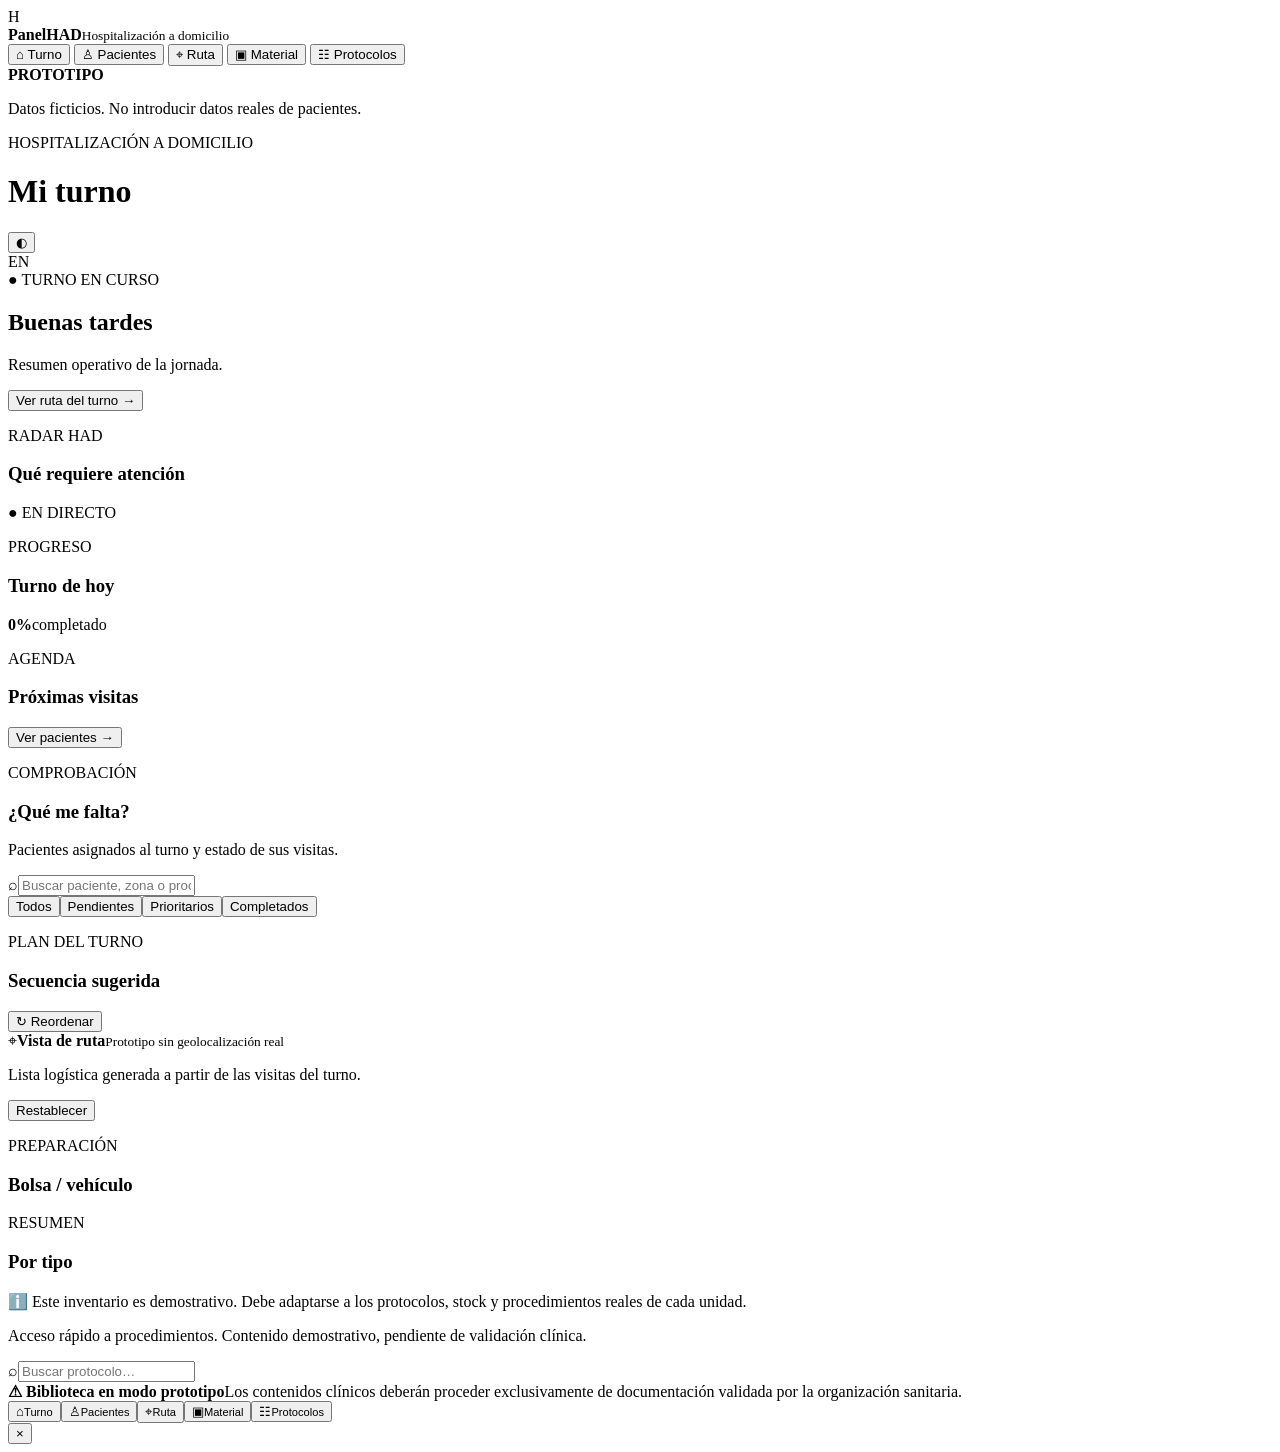
==== index.html @ 13d2e429 "feat: create initial PanelHAD webapp" ====
<!doctype html>
<html lang="es">
<head>
  <meta charset="utf-8">
  <meta name="viewport" content="width=device-width,initial-scale=1,viewport-fit=cover">
  <meta name="theme-color" content="#0b6b66">
  <meta name="description" content="PanelHAD — prototipo de apoyo operativo para Hospitalización a Domicilio">
  <title>PanelHAD · Hospitalización a Domicilio</title>
  <link rel="stylesheet" href="assets/css/styles.css">
</head>
<body>
<div class="app-shell">
  <aside class="sidebar">
    <div class="brand"><span class="brand-mark">H</span><div><strong>PanelHAD</strong><small>Hospitalización a domicilio</small></div></div>
    <nav id="nav">
      <button class="nav-item active" data-view="turno"><span>⌂</span> Turno</button>
      <button class="nav-item" data-view="pacientes"><span>♙</span> Pacientes</button>
      <button class="nav-item" data-view="ruta"><span>⌖</span> Ruta</button>
      <button class="nav-item" data-view="material"><span>▣</span> Material</button>
      <button class="nav-item" data-view="protocolos"><span>☷</span> Protocolos</button>
    </nav>
    <div class="sidebar-note"><b>PROTOTIPO</b><p>Datos ficticios. No introducir datos reales de pacientes.</p></div>
  </aside>

  <main class="main">
    <header class="topbar"><div><p class="eyebrow">HOSPITALIZACIÓN A DOMICILIO</p><h1 id="page-title">Mi turno</h1></div><div class="top-actions"><span id="clock"></span><button class="icon-btn" id="themeBtn" title="Cambiar tema">◐</button><div class="avatar">EN</div></div></header>

    <section id="view-turno" class="view active">
      <div class="welcome"><div><span class="pill green">● TURNO EN CURSO</span><h2>Buenas tardes</h2><p id="todayText">Resumen operativo de la jornada.</p></div><button class="primary" data-go="ruta">Ver ruta del turno →</button></div>
      <div class="stats" id="stats"></div>
      <div class="dashboard-grid">
        <div class="card radar-card"><div class="card-head"><div><p class="eyebrow">RADAR HAD</p><h3>Qué requiere atención</h3></div><span class="live">● EN DIRECTO</span></div><div id="radar"></div></div>
        <div class="card progress-card"><div class="card-head"><div><p class="eyebrow">PROGRESO</p><h3>Turno de hoy</h3></div></div><div class="progress-ring" id="progressRing"><div><strong id="progressPct">0%</strong><span>completado</span></div></div><div id="progressInfo"></div></div>
      </div>
      <div class="card"><div class="card-head"><div><p class="eyebrow">AGENDA</p><h3>Próximas visitas</h3></div><button class="text-btn" data-go="pacientes">Ver pacientes →</button></div><div id="agenda" class="agenda"></div></div>
      <div class="card pending"><div class="card-head"><div><p class="eyebrow">COMPROBACIÓN</p><h3>¿Qué me falta?</h3></div></div><div id="pendingList"></div></div>
    </section>

    <section id="view-pacientes" class="view">
      <div class="section-intro"><div><p>Pacientes asignados al turno y estado de sus visitas.</p></div><div class="search"><span>⌕</span><input id="patientSearch" placeholder="Buscar paciente, zona o procedimiento…"></div></div>
      <div class="filter-row" id="patientFilters"><button class="chip active" data-filter="all">Todos</button><button class="chip" data-filter="pending">Pendientes</button><button class="chip" data-filter="priority">Prioritarios</button><button class="chip" data-filter="done">Completados</button></div>
      <div id="patientGrid" class="patient-grid"></div>
    </section>

    <section id="view-ruta" class="view">
      <div class="route-layout"><div class="card route-list-card"><div class="card-head"><div><p class="eyebrow">PLAN DEL TURNO</p><h3>Secuencia sugerida</h3></div><button class="secondary" id="optimizeBtn">↻ Reordenar</button></div><div class="route-summary"><b id="routeVisits"></b><span id="routeKm"></span><span id="routeTime"></span></div><div id="routeList"></div></div><div class="map-placeholder"><div class="map-grid"></div><div class="map-label"><span>⌖</span><strong>Vista de ruta</strong><small>Prototipo sin geolocalización real</small></div><div id="mapPins"></div></div></div>
    </section>

    <section id="view-material" class="view">
      <div class="section-intro"><p>Lista logística generada a partir de las visitas del turno.</p><button class="secondary" id="resetMaterial">Restablecer</button></div>
      <div class="material-layout"><div class="card"><div class="card-head"><div><p class="eyebrow">PREPARACIÓN</p><h3>Bolsa / vehículo</h3></div><span id="materialCount" class="count-badge"></span></div><div class="material-progress"><div id="materialBar"></div></div><div id="materialList"></div></div><div class="card"><p class="eyebrow">RESUMEN</p><h3>Por tipo</h3><div id="materialCategories"></div><div class="info-box">ℹ️ <span>Este inventario es demostrativo. Debe adaptarse a los protocolos, stock y procedimientos reales de cada unidad.</span></div></div></div>
    </section>

    <section id="view-protocolos" class="view">
      <div class="section-intro"><div><p>Acceso rápido a procedimientos. Contenido demostrativo, pendiente de validación clínica.</p></div><div class="search"><span>⌕</span><input id="protocolSearch" placeholder="Buscar protocolo…"></div></div>
      <div class="warning-banner"><b>⚠ Biblioteca en modo prototipo</b><span>Los contenidos clínicos deberán proceder exclusivamente de documentación validada por la organización sanitaria.</span></div>
      <div id="protocolGrid" class="protocol-grid"></div>
    </section>
  </main>
</div>

<div class="bottom-nav" id="bottomNav"><button class="active" data-view="turno">⌂<small>Turno</small></button><button data-view="pacientes">♙<small>Pacientes</small></button><button data-view="ruta">⌖<small>Ruta</small></button><button data-view="material">▣<small>Material</small></button><button data-view="protocolos">☷<small>Protocolos</small></button></div>

<div class="modal-backdrop" id="modal"><div class="modal"><button class="modal-close" id="modalClose">×</button><div id="modalContent"></div></div></div>
<script src="assets/js/app.js"></script>
</body>
</html>
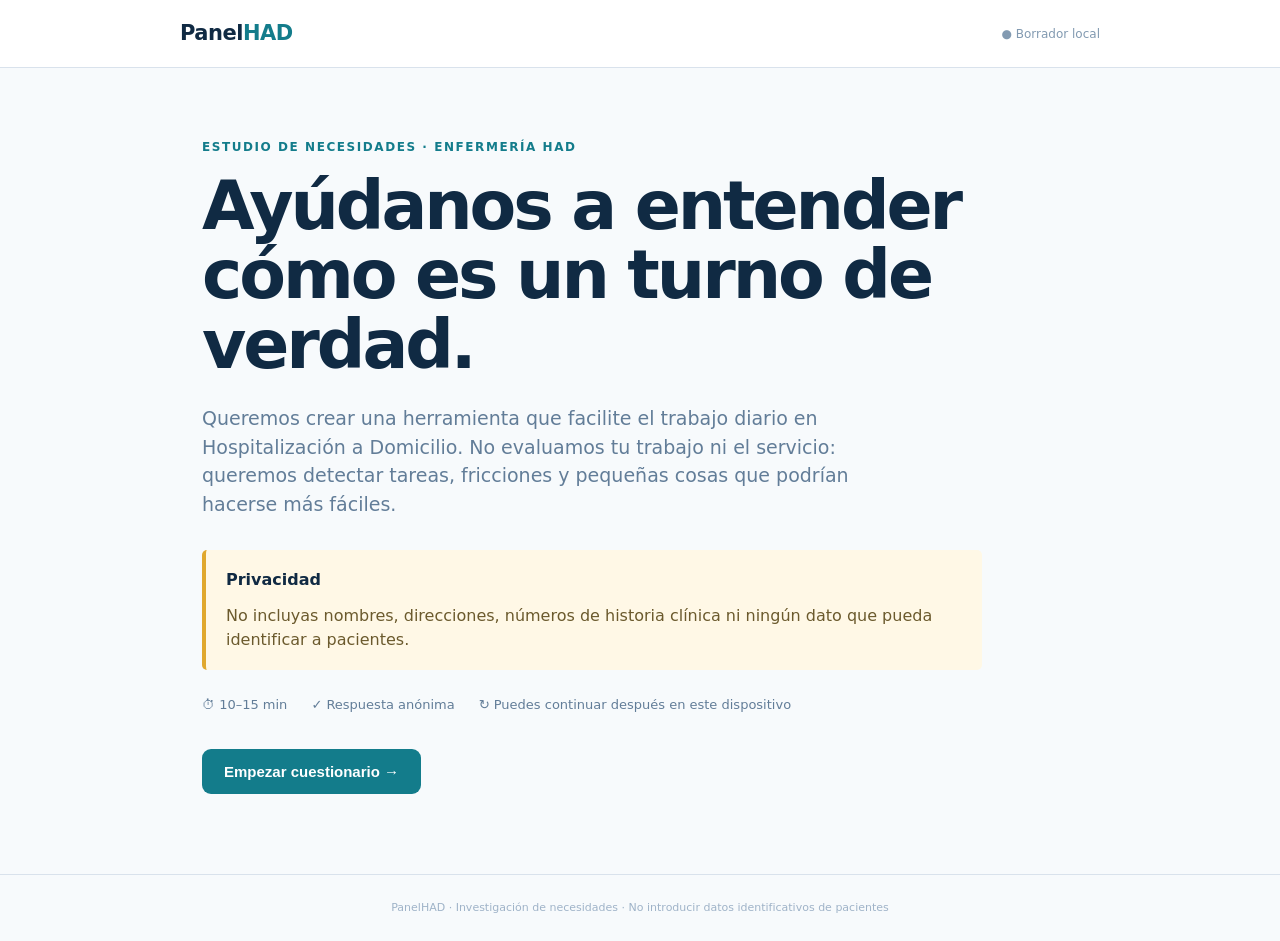
==== commit ee06668c: "Deja el formulario HAD como única página principal" ====
--- a/index.html
+++ b/index.html
@@ -1,67 +1,7 @@
 <!doctype html>
-<html lang="es">
-<head>
-  <meta charset="utf-8">
-  <meta name="viewport" content="width=device-width,initial-scale=1,viewport-fit=cover">
-  <meta name="theme-color" content="#0b6b66">
-  <meta name="description" content="PanelHAD — prototipo de apoyo operativo para Hospitalización a Domicilio">
-  <title>PanelHAD · Hospitalización a Domicilio</title>
-  <link rel="stylesheet" href="assets/css/styles.css">
-</head>
-<body>
-<div class="app-shell">
-  <aside class="sidebar">
-    <div class="brand"><span class="brand-mark">H</span><div><strong>PanelHAD</strong><small>Hospitalización a domicilio</small></div></div>
-    <nav id="nav">
-      <button class="nav-item active" data-view="turno"><span>⌂</span> Turno</button>
-      <button class="nav-item" data-view="pacientes"><span>♙</span> Pacientes</button>
-      <button class="nav-item" data-view="ruta"><span>⌖</span> Ruta</button>
-      <button class="nav-item" data-view="material"><span>▣</span> Material</button>
-      <button class="nav-item" data-view="protocolos"><span>☷</span> Protocolos</button>
-    </nav>
-    <div class="sidebar-note"><b>PROTOTIPO</b><p>Datos ficticios. No introducir datos reales de pacientes.</p></div>
-  </aside>
-
-  <main class="main">
-    <header class="topbar"><div><p class="eyebrow">HOSPITALIZACIÓN A DOMICILIO</p><h1 id="page-title">Mi turno</h1></div><div class="top-actions"><span id="clock"></span><button class="icon-btn" id="themeBtn" title="Cambiar tema">◐</button><div class="avatar">EN</div></div></header>
-
-    <section id="view-turno" class="view active">
-      <div class="welcome"><div><span class="pill green">● TURNO EN CURSO</span><h2>Buenas tardes</h2><p id="todayText">Resumen operativo de la jornada.</p></div><button class="primary" data-go="ruta">Ver ruta del turno →</button></div>
-      <div class="stats" id="stats"></div>
-      <div class="dashboard-grid">
-        <div class="card radar-card"><div class="card-head"><div><p class="eyebrow">RADAR HAD</p><h3>Qué requiere atención</h3></div><span class="live">● EN DIRECTO</span></div><div id="radar"></div></div>
-        <div class="card progress-card"><div class="card-head"><div><p class="eyebrow">PROGRESO</p><h3>Turno de hoy</h3></div></div><div class="progress-ring" id="progressRing"><div><strong id="progressPct">0%</strong><span>completado</span></div></div><div id="progressInfo"></div></div>
-      </div>
-      <div class="card"><div class="card-head"><div><p class="eyebrow">AGENDA</p><h3>Próximas visitas</h3></div><button class="text-btn" data-go="pacientes">Ver pacientes →</button></div><div id="agenda" class="agenda"></div></div>
-      <div class="card pending"><div class="card-head"><div><p class="eyebrow">COMPROBACIÓN</p><h3>¿Qué me falta?</h3></div></div><div id="pendingList"></div></div>
-    </section>
-
-    <section id="view-pacientes" class="view">
-      <div class="section-intro"><div><p>Pacientes asignados al turno y estado de sus visitas.</p></div><div class="search"><span>⌕</span><input id="patientSearch" placeholder="Buscar paciente, zona o procedimiento…"></div></div>
-      <div class="filter-row" id="patientFilters"><button class="chip active" data-filter="all">Todos</button><button class="chip" data-filter="pending">Pendientes</button><button class="chip" data-filter="priority">Prioritarios</button><button class="chip" data-filter="done">Completados</button></div>
-      <div id="patientGrid" class="patient-grid"></div>
-    </section>
-
-    <section id="view-ruta" class="view">
-      <div class="route-layout"><div class="card route-list-card"><div class="card-head"><div><p class="eyebrow">PLAN DEL TURNO</p><h3>Secuencia sugerida</h3></div><button class="secondary" id="optimizeBtn">↻ Reordenar</button></div><div class="route-summary"><b id="routeVisits"></b><span id="routeKm"></span><span id="routeTime"></span></div><div id="routeList"></div></div><div class="map-placeholder"><div class="map-grid"></div><div class="map-label"><span>⌖</span><strong>Vista de ruta</strong><small>Prototipo sin geolocalización real</small></div><div id="mapPins"></div></div></div>
-    </section>
-
-    <section id="view-material" class="view">
-      <div class="section-intro"><p>Lista logística generada a partir de las visitas del turno.</p><button class="secondary" id="resetMaterial">Restablecer</button></div>
-      <div class="material-layout"><div class="card"><div class="card-head"><div><p class="eyebrow">PREPARACIÓN</p><h3>Bolsa / vehículo</h3></div><span id="materialCount" class="count-badge"></span></div><div class="material-progress"><div id="materialBar"></div></div><div id="materialList"></div></div><div class="card"><p class="eyebrow">RESUMEN</p><h3>Por tipo</h3><div id="materialCategories"></div><div class="info-box">ℹ️ <span>Este inventario es demostrativo. Debe adaptarse a los protocolos, stock y procedimientos reales de cada unidad.</span></div></div></div>
-    </section>
-
-    <section id="view-protocolos" class="view">
-      <div class="section-intro"><div><p>Acceso rápido a procedimientos. Contenido demostrativo, pendiente de validación clínica.</p></div><div class="search"><span>⌕</span><input id="protocolSearch" placeholder="Buscar protocolo…"></div></div>
-      <div class="warning-banner"><b>⚠ Biblioteca en modo prototipo</b><span>Los contenidos clínicos deberán proceder exclusivamente de documentación validada por la organización sanitaria.</span></div>
-      <div id="protocolGrid" class="protocol-grid"></div>
-    </section>
-  </main>
-</div>
-
-<div class="bottom-nav" id="bottomNav"><button class="active" data-view="turno">⌂<small>Turno</small></button><button data-view="pacientes">♙<small>Pacientes</small></button><button data-view="ruta">⌖<small>Ruta</small></button><button data-view="material">▣<small>Material</small></button><button data-view="protocolos">☷<small>Protocolos</small></button></div>
-
-<div class="modal-backdrop" id="modal"><div class="modal"><button class="modal-close" id="modalClose">×</button><div id="modalContent"></div></div></div>
-<script src="assets/js/app.js"></script>
-</body>
-</html>+<html lang="es"><head><meta charset="utf-8"><meta name="viewport" content="width=device-width,initial-scale=1"><meta name="robots" content="noindex,nofollow"><title>Cuestionario HAD · PanelHAD</title><link rel="stylesheet" href="formulario.css"></head><body>
+<header><div class="brand">Panel<span>HAD</span></div><div class="save" id="saveState">● Borrador local</div></header>
+<main><section class="intro"><p class="eyebrow">ESTUDIO DE NECESIDADES · ENFERMERÍA HAD</p><h1>Ayúdanos a entender<br>cómo es un turno de verdad.</h1><p>Queremos crear una herramienta que facilite el trabajo diario en Hospitalización a Domicilio. No evaluamos tu trabajo ni el servicio: queremos detectar tareas, fricciones y pequeñas cosas que podrían hacerse más fáciles.</p><div class="privacy"><strong>Privacidad</strong><span>No incluyas nombres, direcciones, números de historia clínica ni ningún dato que pueda identificar a pacientes.</span></div><div class="meta"><span>⏱ 10–15 min</span><span>✓ Respuesta anónima</span><span>↻ Puedes continuar después en este dispositivo</span></div><button id="start">Empezar cuestionario →</button></section>
+<section id="formWrap" hidden><div class="progress"><span id="progressText"></span><div><i id="bar"></i></div></div><form id="hadForm"></form><div class="nav"><button type="button" class="secondary" id="prev">← Anterior</button><button type="button" id="next">Siguiente →</button></div></section>
+<section id="done" hidden class="done"><h2 id="doneTitle">Gracias por ayudarnos.</h2><p id="doneText">Tu respuesta se ha enviado correctamente. Ya puedes cerrar esta página.</p><button id="retry" hidden type="button">Reintentar envío</button><button id="restart" class="secondary" type="button">Enviar otra respuesta</button></section></main>
+<footer>PanelHAD · Investigación de necesidades · No introducir datos identificativos de pacientes</footer><script src="formulario.js"></script></body></html>
--- a/formulario.css
+++ b/formulario.css
@@ -0,0 +1 @@
+:root{--ink:#102a43;--muted:#627d98;--blue:#137c8b;--light:#f3f8fa;--line:#d9e2ec;--white:#fff}*{box-sizing:border-box}body{margin:0;background:#f7fafc;color:var(--ink);font-family:Inter,ui-sans-serif,system-ui,-apple-system,BlinkMacSystemFont,"Segoe UI",sans-serif;line-height:1.5}header{height:68px;background:#fff;border-bottom:1px solid var(--line);display:flex;align-items:center;justify-content:space-between;padding:0 max(22px,calc((100vw - 920px)/2))}.brand{font-weight:800;font-size:21px;letter-spacing:-.5px}.brand span{color:var(--blue)}.save{font-size:12px;color:#829ab1}main{max-width:920px;margin:auto;padding:58px 22px 80px}.intro{max-width:780px}.eyebrow{color:var(--blue);font-weight:800;letter-spacing:.13em;font-size:12px}.intro h1{font-size:clamp(38px,6vw,68px);line-height:1.02;letter-spacing:-.045em;margin:15px 0 25px}.intro>p:not(.eyebrow){font-size:19px;color:var(--muted);max-width:720px}.privacy{margin:32px 0 20px;padding:18px 20px;border-left:4px solid #e0a82e;background:#fff8e6;border-radius:5px;display:flex;gap:12px;flex-direction:column}.privacy span{color:#6b5a2d}.meta{display:flex;flex-wrap:wrap;gap:10px 24px;color:var(--muted);font-size:13px;margin:25px 0 34px}button{border:0;background:var(--blue);color:#fff;padding:14px 22px;border-radius:9px;font-size:15px;font-weight:750;cursor:pointer}.secondary{background:#fff;color:var(--ink);border:1px solid var(--line)}.progress{position:sticky;top:0;background:#f7fafcee;padding:12px 0 20px;backdrop-filter:blur(8px);z-index:2;font-size:12px;color:var(--muted)}.progress>div{height:5px;background:#e6eef3;border-radius:99px;margin-top:8px;overflow:hidden}.progress i{display:block;height:100%;background:var(--blue);width:0;transition:.25s}.sectionHead{margin:38px 0 28px}.sectionHead b{color:var(--blue);font-size:12px;letter-spacing:.12em}.sectionHead h2{font-size:31px;margin:5px 0 6px;letter-spacing:-.025em}.sectionHead p{color:var(--muted);margin:0}.q{background:#fff;border:1px solid var(--line);border-radius:12px;padding:21px;margin:14px 0}.q>label:first-child{display:block;font-weight:700;margin-bottom:13px}.hint{font-weight:400;color:var(--muted);font-size:13px;margin-top:4px}.opts{display:grid;gap:8px}.opts label{display:flex;gap:9px;align-items:flex-start;padding:9px 10px;border:1px solid #edf2f7;border-radius:7px;cursor:pointer}.opts label:hover{background:var(--light)}textarea,input[type=text],input[type=number]{width:100%;border:1px solid #bcccdc;border-radius:8px;padding:12px;font:inherit;resize:vertical;background:#fff}textarea{min-height:105px}.nav{display:flex;justify-content:space-between;margin-top:25px}.done{text-align:center;padding:90px 10px}.done h2{font-size:40px;margin-bottom:8px}.done p{color:var(--muted);margin-bottom:30px}.done button{margin:5px}footer{text-align:center;padding:25px;color:#9fb3c8;font-size:11px;border-top:1px solid var(--line)}@media(max-width:600px){main{padding-top:35px}.intro h1{font-size:42px}.intro>p:not(.eyebrow){font-size:17px}.q{padding:17px}.sectionHead h2{font-size:27px}header{padding:0 18px}.save{font-size:10px}}
